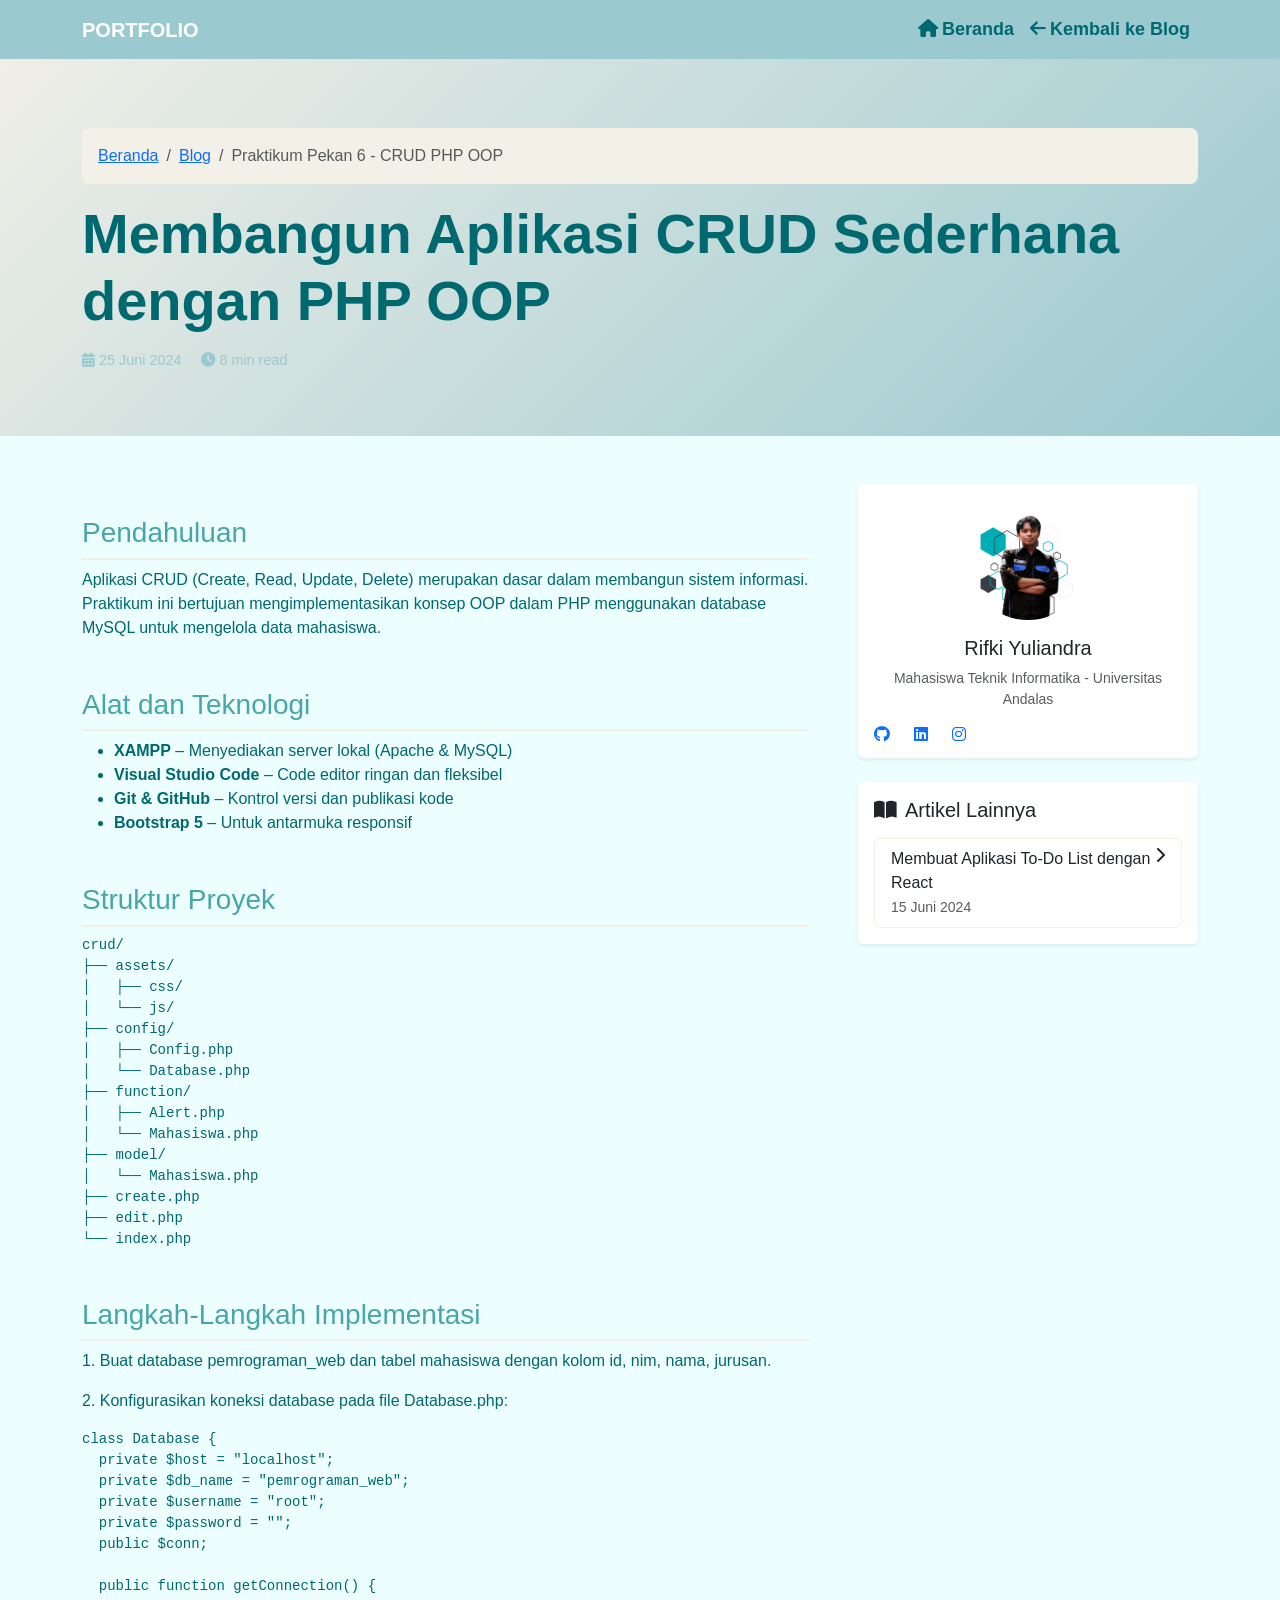
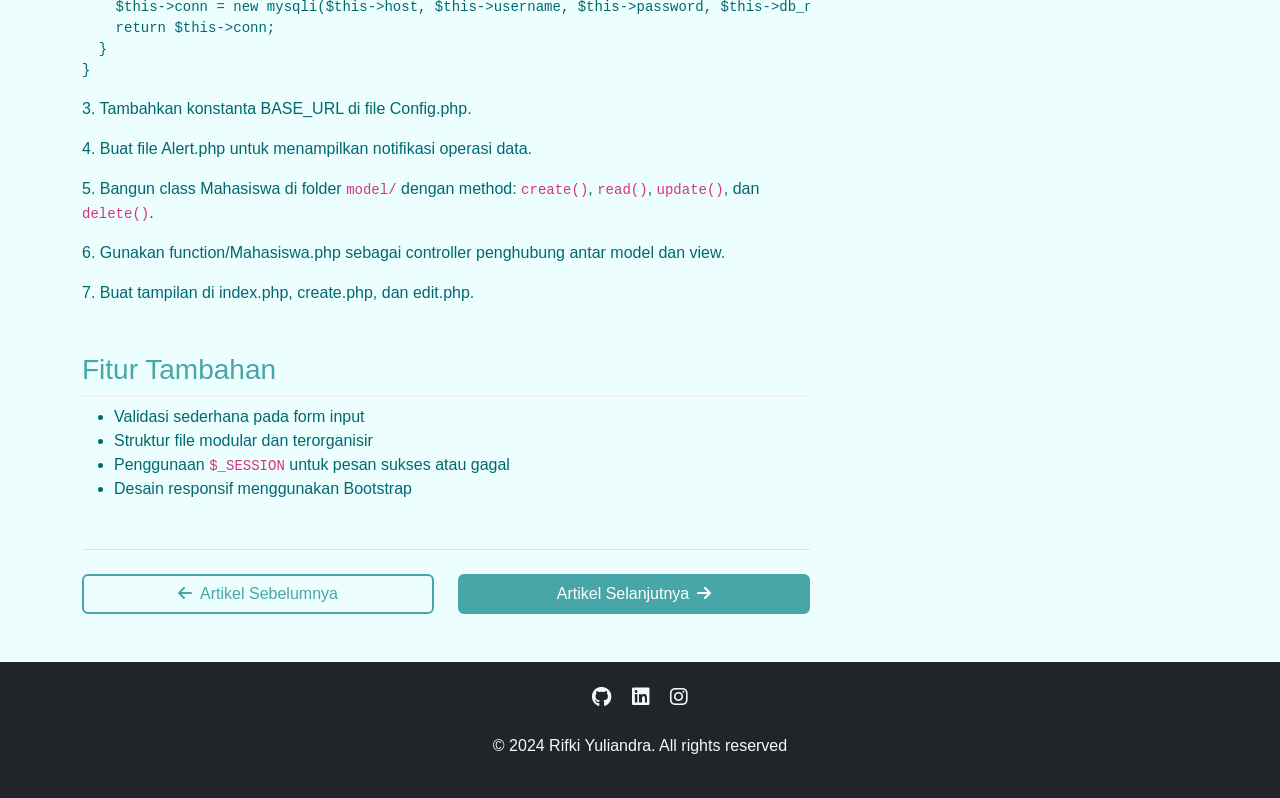
==== laporan-1.html @ b9a33ab4 "website portofolio dan laprak" ====
<!DOCTYPE html>
<html lang="id">
  <head>
    <meta charset="UTF-8" />
    <meta name="viewport" content="width=device-width, initial-scale=1.0" />
    <title>Laporan CRUD PHP OOP - Rifki Yuliandra</title>
    <!-- Bootstrap CSS -->
    <link
      href="https://cdn.jsdelivr.net/npm/bootstrap@5.3.0-alpha3/dist/css/bootstrap.min.css"
      rel="stylesheet"
    />
    <!-- Font Awesome -->
    <link
      rel="stylesheet"
      href="https://cdnjs.cloudflare.com/ajax/libs/font-awesome/6.0.0/css/all.min.css"
    />
    <link rel="stylesheet" href="Assets/styles.css" />
    <style>
      .blog-header {
        background: linear-gradient(
          135deg,
          var(--primary) 0%,
          var(--secondary) 100%
        );
        padding: 8rem 0 4rem;
        color: #ecfefe;
      }
      .article-meta {
        font-size: 0.9rem;
        color: var(--secondary);
      }
      .related-article {
        transition: transform 0.3s;
        border: 1px solid var(--primary);
      }
      .related-article:hover {
        transform: translateY(-5px);
        box-shadow: 0 5px 15px rgba(0, 0, 0, 0.1);
      }
      .code-block {
        background: var(--primary);
        border-left: 4px solid var(--accent);
        padding: 1.5rem;
        position: relative;
      }
      .breadcrumb {
        background-color: var(--primary);
        padding: 1rem;
        border-radius: 8px;
      }
    </style>
  </head>
  <body>
    <!-- Navbar (Sama dengan Landing Page) -->
    <nav
      class="navbar navbar-expand-lg navbar-dark fixed-top"
      style="background-color: var(--secondary)"
    >
      <div class="container">
        <a class="navbar-brand" href="index1.html" style="font-weight: 700"
          >PORTFOLIO</a
        >
        <button
          class="navbar-toggler"
          type="button"
          data-bs-toggle="collapse"
          data-bs-target="#blogNav"
        >
          <span class="navbar-toggler-icon"></span>
        </button>
        <div class="collapse navbar-collapse" id="blogNav">
          <ul class="navbar-nav ms-auto" style="font-size: 18px">
            <li class="nav-item">
              <a class="nav-link" href="index1.html#home"
                ><i class="fas fa-home me-1"></i>Beranda</a
              >
            </li>
            <li class="nav-item">
              <a class="nav-link" href="index1.html#blog"
                ><i class="fas fa-arrow-left me-1"></i>Kembali ke Blog</a
              >
            </li>
          </ul>
        </div>
      </div>
    </nav>

    <!-- Header Artikel -->
    <header class="blog-header">
      <div class="container">
        <nav aria-label="breadcrumb">
          <ol class="breadcrumb">
            <li class="breadcrumb-item">
              <a href="index1.html">Beranda</a>
            </li>
            <li class="breadcrumb-item">
              <a href="index1.html#blog">Blog</a>
            </li>
            <li class="breadcrumb-item active" aria-current="page">
              Praktikum Pekan 6 - CRUD PHP OOP
            </li>
          </ol>
        </nav>
        <h1 class="display-4 fw-bold" style="color: #006970">
          Membangun Aplikasi CRUD Sederhana dengan PHP OOP
        </h1>
        <div class="article-meta mt-3">
          <span class="me-3"
            ><i class="fas fa-calendar-alt me-1"></i>25 Juni 2024</span
          >
          <span><i class="fas fa-clock me-1"></i>8 min read</span>
        </div>
      </div>
    </header>

    <!-- Konten Utama -->
    <main class="container py-5">
      <div class="row g-5">
        <!-- Artikel -->
        <div class="col-lg-8">
          <article class="blog-content">
            <section class="mb-5">
              <h3 class="section-title">Pendahuluan</h3>
              <p>
                Aplikasi CRUD (Create, Read, Update, Delete) merupakan dasar
                dalam membangun sistem informasi. Praktikum ini bertujuan
                mengimplementasikan konsep OOP dalam PHP menggunakan database
                MySQL untuk mengelola data mahasiswa.
              </p>
            </section>

            <section class="mb-5">
              <h3 class="section-title">Alat dan Teknologi</h3>
              <ul>
                <li>
                  <strong>XAMPP</strong> – Menyediakan server lokal (Apache &
                  MySQL)
                </li>
                <li>
                  <strong>Visual Studio Code</strong> – Code editor ringan dan
                  fleksibel
                </li>
                <li>
                  <strong>Git & GitHub</strong> – Kontrol versi dan publikasi
                  kode
                </li>
                <li>
                  <strong>Bootstrap 5</strong> – Untuk antarmuka responsif
                </li>
              </ul>
            </section>

            <section class="mb-5">
              <h3 class="section-title">Struktur Proyek</h3>
              <pre><code>crud/
├── assets/
│   ├── css/
│   └── js/
├── config/
│   ├── Config.php
│   └── Database.php
├── function/
│   ├── Alert.php
│   └── Mahasiswa.php
├── model/
│   └── Mahasiswa.php
├── create.php
├── edit.php
└── index.php
</code></pre>
            </section>

            <section class="mb-5">
              <h3 class="section-title">Langkah-Langkah Implementasi</h3>
              <p>
                1. Buat database
                <span class="highlight">pemrograman_web</span> dan tabel
                <span class="highlight">mahasiswa</span> dengan kolom id, nim,
                nama, jurusan.
              </p>
              <p>
                2. Konfigurasikan koneksi database pada file
                <span class="highlight">Database.php</span>:
              </p>
              <pre><code>class Database {
  private $host = "localhost";
  private $db_name = "pemrograman_web";
  private $username = "root";
  private $password = "";
  public $conn;

  public function getConnection() {
    $this->conn = new mysqli($this->host, $this->username, $this->password, $this->db_name);
    return $this->conn;
  }
}
</code></pre>
              <p>
                3. Tambahkan konstanta
                <span class="highlight">BASE_URL</span> di file
                <span class="highlight">Config.php</span>.
              </p>
              <p>
                4. Buat file <span class="highlight">Alert.php</span> untuk
                menampilkan notifikasi operasi data.
              </p>
              <p>
                5. Bangun class <span class="highlight">Mahasiswa</span> di
                folder <code>model/</code> dengan method: <code>create()</code>,
                <code>read()</code>, <code>update()</code>, dan
                <code>delete()</code>.
              </p>
              <p>
                6. Gunakan
                <span class="highlight">function/Mahasiswa.php</span> sebagai
                controller penghubung antar model dan view.
              </p>
              <p>
                7. Buat tampilan di <span class="highlight">index.php</span>,
                <span class="highlight">create.php</span>, dan
                <span class="highlight">edit.php</span>.
              </p>
            </section>

            <section class="mb-5">
              <h3 class="section-title">Fitur Tambahan</h3>
              <ul>
                <li>Validasi sederhana pada form input</li>
                <li>Struktur file modular dan terorganisir</li>
                <li>
                  Penggunaan <code>$_SESSION</code> untuk pesan sukses atau
                  gagal
                </li>
                <li>Desain responsif menggunakan Bootstrap</li>
              </ul>
            </section>

            <!-- Navigasi Artikel -->
            <div class="article-navigation mt-5 pt-4 border-top">
              <div class="row">
                <div class="col-6">
                  <a href="#" class="btn btn-outline-accent w-100">
                    <i class="fas fa-arrow-left me-2"></i>Artikel Sebelumnya
                  </a>
                </div>
                <div class="col-6">
                  <a href="#" class="btn btn-accent w-100">
                    Artikel Selanjutnya<i class="fas fa-arrow-right ms-2"></i>
                  </a>
                </div>
              </div>
            </div>
          </article>
        </div>

        <!-- Sidebar -->
        <aside class="col-lg-4">
          <div class="sticky-top" style="top: 100px">
            <!-- Penulis -->
            <div class="card mb-4 border-0 shadow-sm">
              <div class="card-body text-center">
                <img
                  src="Assets/images/profil.png"
                  alt="Rifki Yuliandra"
                  class="rounded-circle mb-3"
                  width="120"
                />
                <h5 class="mb-2">Rifki Yuliandra</h5>
                <p class="text-muted small">
                  Mahasiswa Teknik Informatika - Universitas Andalas
                </p>
                <div class="social-links">
                  <a href="#" class="text-decoration-none me-2"
                    ><i class="fab fa-github"></i
                  ></a>
                  <a href="#" class="text-decoration-none me-2"
                    ><i class="fab fa-linkedin"></i
                  ></a>
                  <a href="#" class="text-decoration-none"
                    ><i class="fab fa-instagram"></i
                  ></a>
                </div>
              </div>
            </div>

            <!-- Artikel Terkait -->
            <div class="card border-0 shadow-sm">
              <div class="card-body">
                <h5 class="mb-3">
                  <i class="fas fa-book-open me-2"></i>Artikel Lainnya
                </h5>
                <div class="list-group">
                  <a
                    href="#"
                    class="list-group-item list-group-item-action related-article"
                  >
                    <div class="d-flex justify-content-between">
                      <span>Membuat Aplikasi To-Do List dengan React</span>
                      <i class="fas fa-chevron-right"></i>
                    </div>
                    <small class="text-muted">15 Juni 2024</small>
                  </a>
                  <!-- Tambahkan artikel lainnya -->
                </div>
              </div>
            </div>
          </div>
        </aside>
      </div>
    </main>

    <!-- Footer (Sama dengan Landing Page) -->
    <footer class="bg-dark text-light py-4">
      <div class="container text-center">
        <div class="mb-4">
          <a href="#" class="text-light me-3"
            ><i class="fab fa-github fa-lg"></i
          ></a>
          <a href="#" class="text-light me-3"
            ><i class="fab fa-linkedin fa-lg"></i
          ></a>
          <a href="#" class="text-light"
            ><i class="fab fa-instagram fa-lg"></i
          ></a>
        </div>
        <p>&copy; 2024 Rifki Yuliandra. All rights reserved</p>
      </div>
    </footer>

    <!-- Script -->
    <script src="https://cdn.jsdelivr.net/npm/bootstrap@5.3.0-alpha3/dist/js/bootstrap.bundle.min.js"></script>
  </body>
</html>
---- Assets/styles.css ----
/* :root {
  --primary-color: #f5ecd5;
  --secondary-color: #f0bb78;
  --dark-color: #2d3436;
  --light-color: #f9f9f9;
} */

/* :root[data-theme="light"] {
  --text: #626f47;
  --background: #f5ecd6;
  --primary: #a4b365;
  --secondary: #f0bb7a;
  --accent: #a4b365;
}
:root[data-theme="dark"] {
  --text: #aab78f;
  --background: #29200a;
  --primary: #8a9a4c;
  --secondary: #85500f;
  --accent: #8a9a4c;
} */

:root {
  --text: #006970;
  --background: #ecfefe;
  --primary: #f3f0e8;
  --secondary: #9ac9d0;
  --accent: #48a6a8;
}

body {
  font-family: "Poppins", sans-serif;
  background-color: var(--background);
  color: var(--text);
}

.navbar-transparent {
  background-color: transparent !important;
  transition: background-color 0.3s ease;
}

.navbar-dark.bg-dark-scrolled {
  background-color: var(--secondary) !important;
  box-shadow: 0 2px 4px rgba(0, 0, 0, 0.2);
}

.nav-link {
  position: relative;
  display: inline-block;
  font-weight: 600;
  color: var(--text);
  text-decoration: none;
  transition: color 0.5s ease;
}

.nav-link:after {
  content: "";
  position: absolute;
  bottom: 0;
  left: 0;
  width: 0;
  height: 2px; /* Ketebalan garis */
  background-color: var(--accent); /* Warna garis */
  transition: width 0.5s ease;
}

.nav-link:hover {
  color: var(--background); /* Warna teks saat hover */
  transform: scale(1.1);
}

.nav-link:hover:after {
  width: 100%; /* Garis memanjang penuh saat hover */
}

.hero {
  background: linear-gradient(135deg, var(--primary) 0%, var(--secondary) 100%);
  height: 100vh;
  display: flex;
  align-items: center;
  color: white;
}

.project-card {
  position: relative;
  overflow: hidden;
  border-radius: 15px;
  transition: transform 0.3s;
}

.project-card:hover {
  transform: translateY(-10px);
}

.project-overlay {
  position: absolute;
  bottom: 0;
  background: rgba(0, 0, 0, 0.7);
  width: 100%;
  padding: 1rem;
  opacity: 0;
  transition: 0.3s ease;
}

.project-card:hover .project-overlay {
  opacity: 1;
}

.skill-card {
  background: var(--primary);
  color: var(--text);
  padding: 2rem;
  border-radius: 10px;
  box-shadow: 0 5px 15px rgba(0, 0, 0, 0.1);
  text-align: center;
}

.skill-card i {
  font-size: 3rem;
  color: var(--accent);
  margin-bottom: 1rem;
}

.btn-primary {
  background-color: var(--accent);
  border-color: var(--accent);
}

.btn-primary:hover {
  background-color: var(--text);
  border-color: var(--text);
}

.btn-accent {
  background-color: var(--accent);
  color: white;
  border: 2px solid var(--accent);
}

.btn-outline-accent {
  border: 2px solid var(--accent);
  color: var(--accent);
}

.btn-accent:hover,
.btn-outline-accent:hover {
  background-color: var(--text);
  border-color: var(--text);
  color: white;
}

.blog-content img {
  border-radius: 12px;
  margin: 2rem 0;
  box-shadow: 0 5px 15px rgba(0, 0, 0, 0.1);
}

.blog-content h2,
.blog-content h3 {
  color: var(--accent);
  margin-top: 2rem;
  padding-bottom: 0.5rem;
  border-bottom: 2px solid var(--primary);
}

/* Contact Section */
#contact {
  background-color: var(--secondary) !important;
  color: var(--text) !important;
  padding: 4rem 0;
  position: relative;
  overflow: hidden;
}

#contact:before {
  content: "";
  position: absolute;
  top: -50px;
  left: 0;
  width: 100%;
  height: 100px;
  background: var(--secondary);
  transform: skewY(-3deg);
}

.contact-info {
  padding: 2rem;
  background: rgba(255, 255, 255, 0.1);
  border-radius: 15px;
  backdrop-filter: blur(10px);
}

.contact-info p {
  margin: 1.5rem 0;
  font-size: 1.1rem;
}

.contact-info a {
  color: var(--text) !important;
  text-decoration: none;
  transition: all 0.3s ease;
  display: flex;
  align-items: center;
  gap: 1rem;
}

.contact-info a:hover {
  color: var(--accent) !important;
  transform: translateX(10px);
}

.contact-info i {
  width: 35px;
  height: 35px;
  border-radius: 50%;
  background: var(--accent);
  color: white;
  display: flex;
  align-items: center;
  justify-content: center;
}

form {
  background: rgba(255, 255, 255, 0.1);
  padding: 2rem;
  border-radius: 15px;
  backdrop-filter: blur(10px);
}

.form-control {
  background: rgba(255, 255, 255, 0.1);
  border: 2px solid var(--accent);
  color: var(--text);
  border-radius: 8px;
  padding: 0.8rem 1rem;
  transition: all 0.3s ease;
}

.form-control:focus {
  background: rgba(255, 255, 255, 0.2);
  border-color: var(--primary);
  box-shadow: none;
  color: var(--text);
}

form button[type="submit"] {
  width: 100%;
  padding: 0.8rem;
  font-weight: 600;
  background: var(--accent);
  border: none;
  transition: all 0.3s ease;
}

form button[type="submit"]:hover {
  background: var(--text);
  transform: translateY(-2px);
}

.social-links {
  display: flex;
  gap: 1rem;
  flex-wrap: wrap;
}

.social-links a {
  display: inline-flex;
  align-items: center;
  gap: 0.5rem;
}

.section {
  margin-top: 1rem;
  height: 100vh;
}
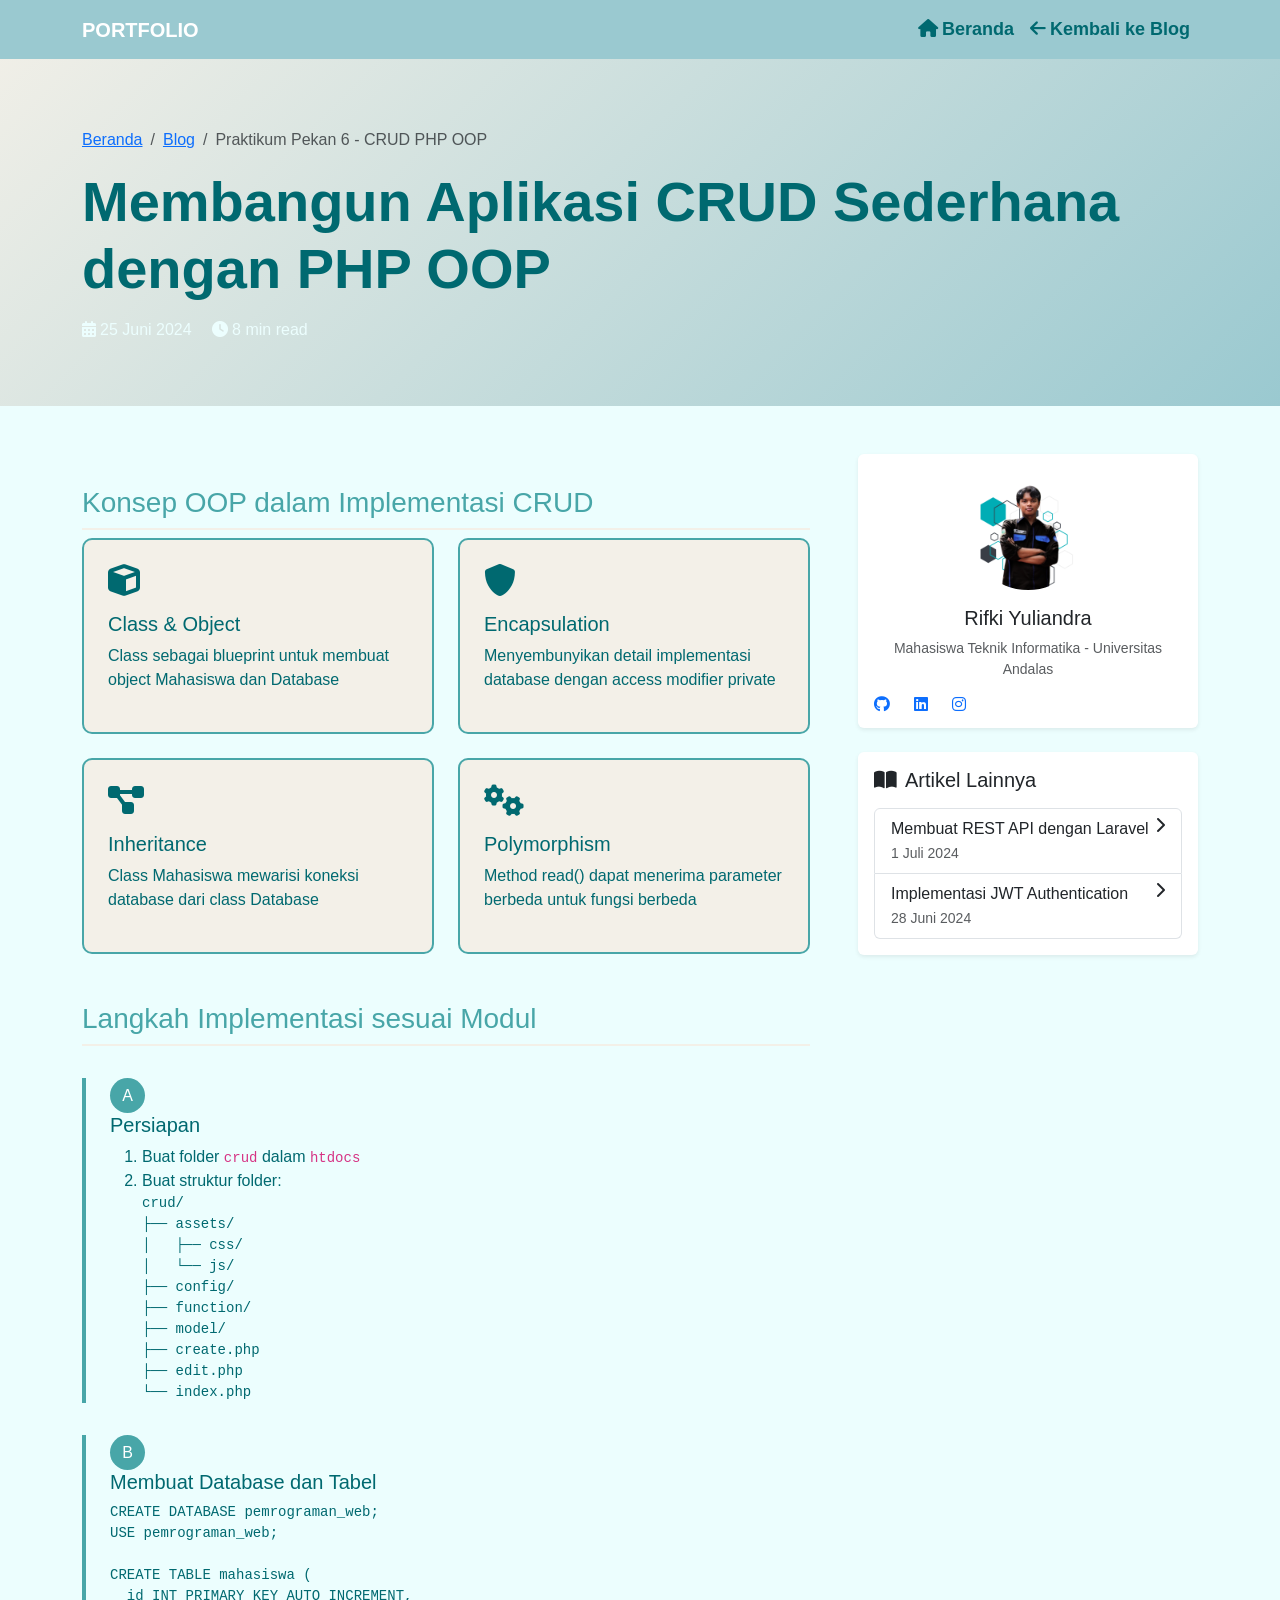
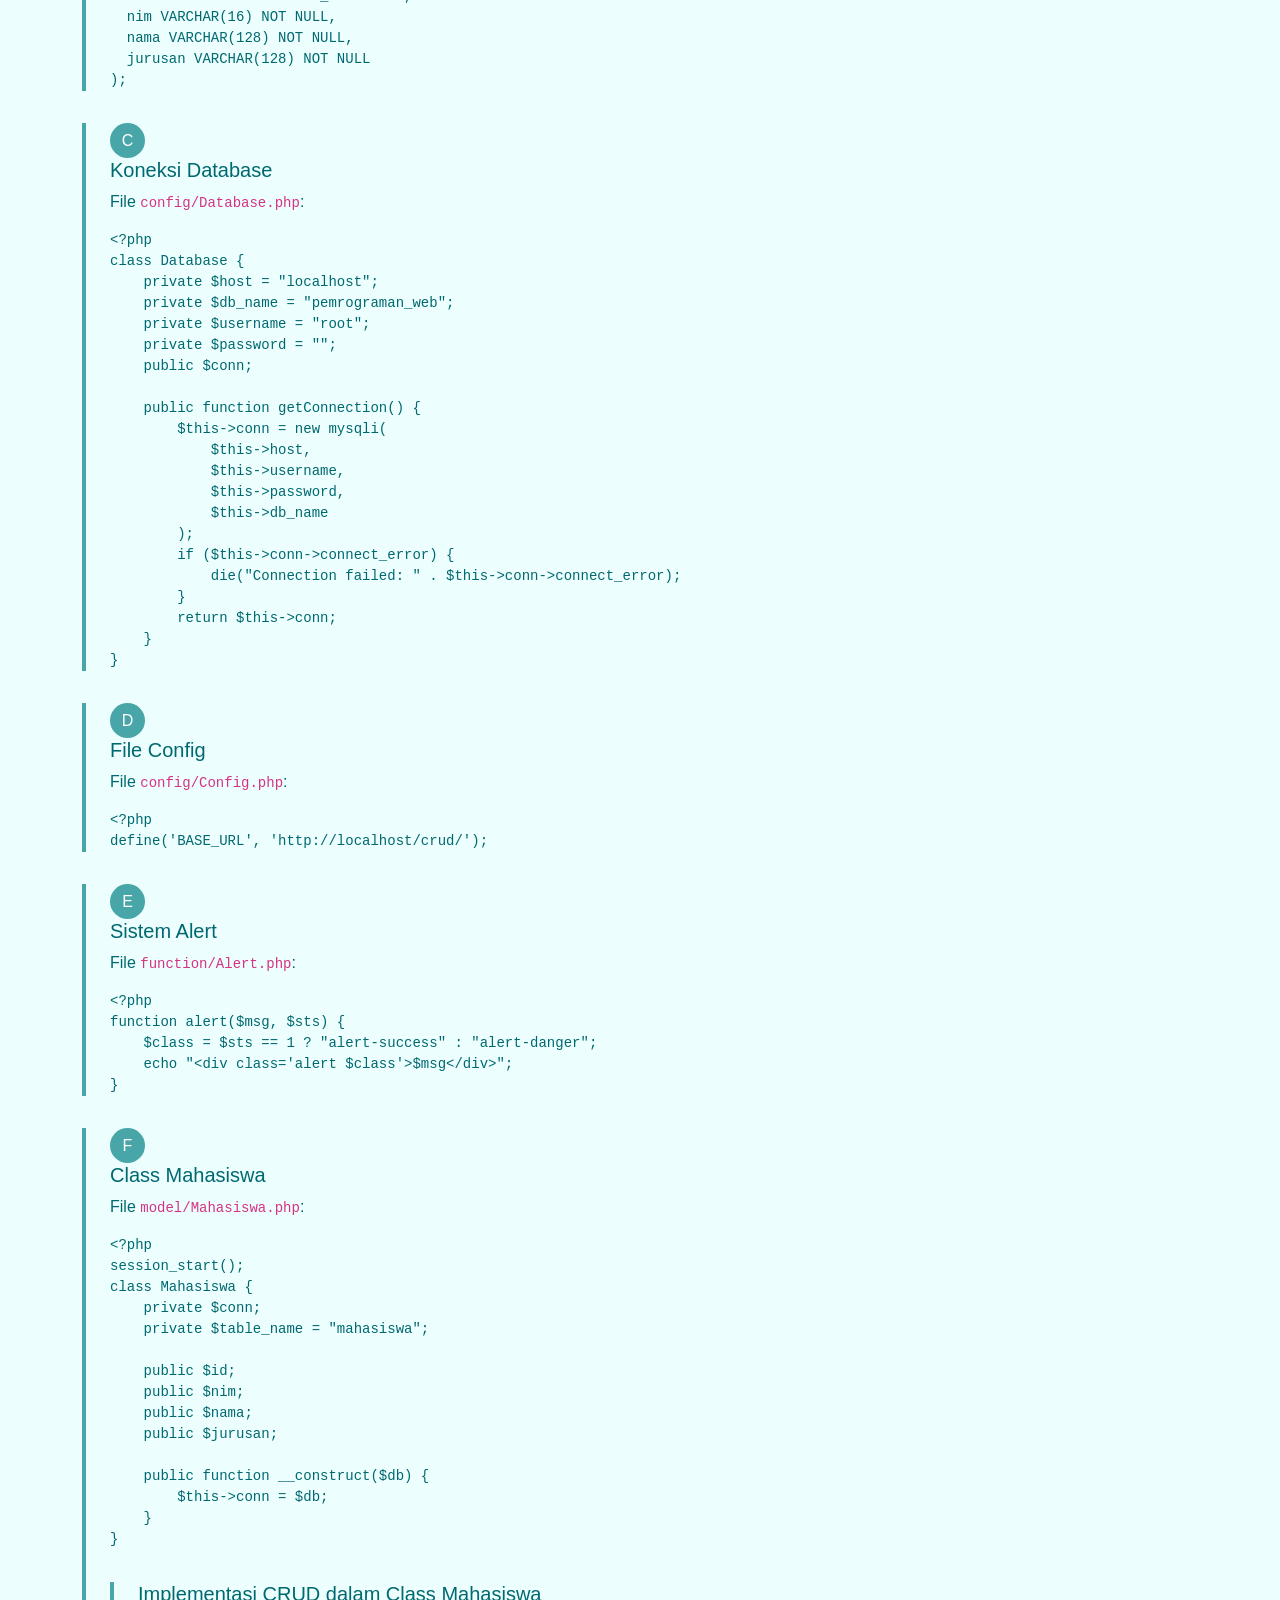
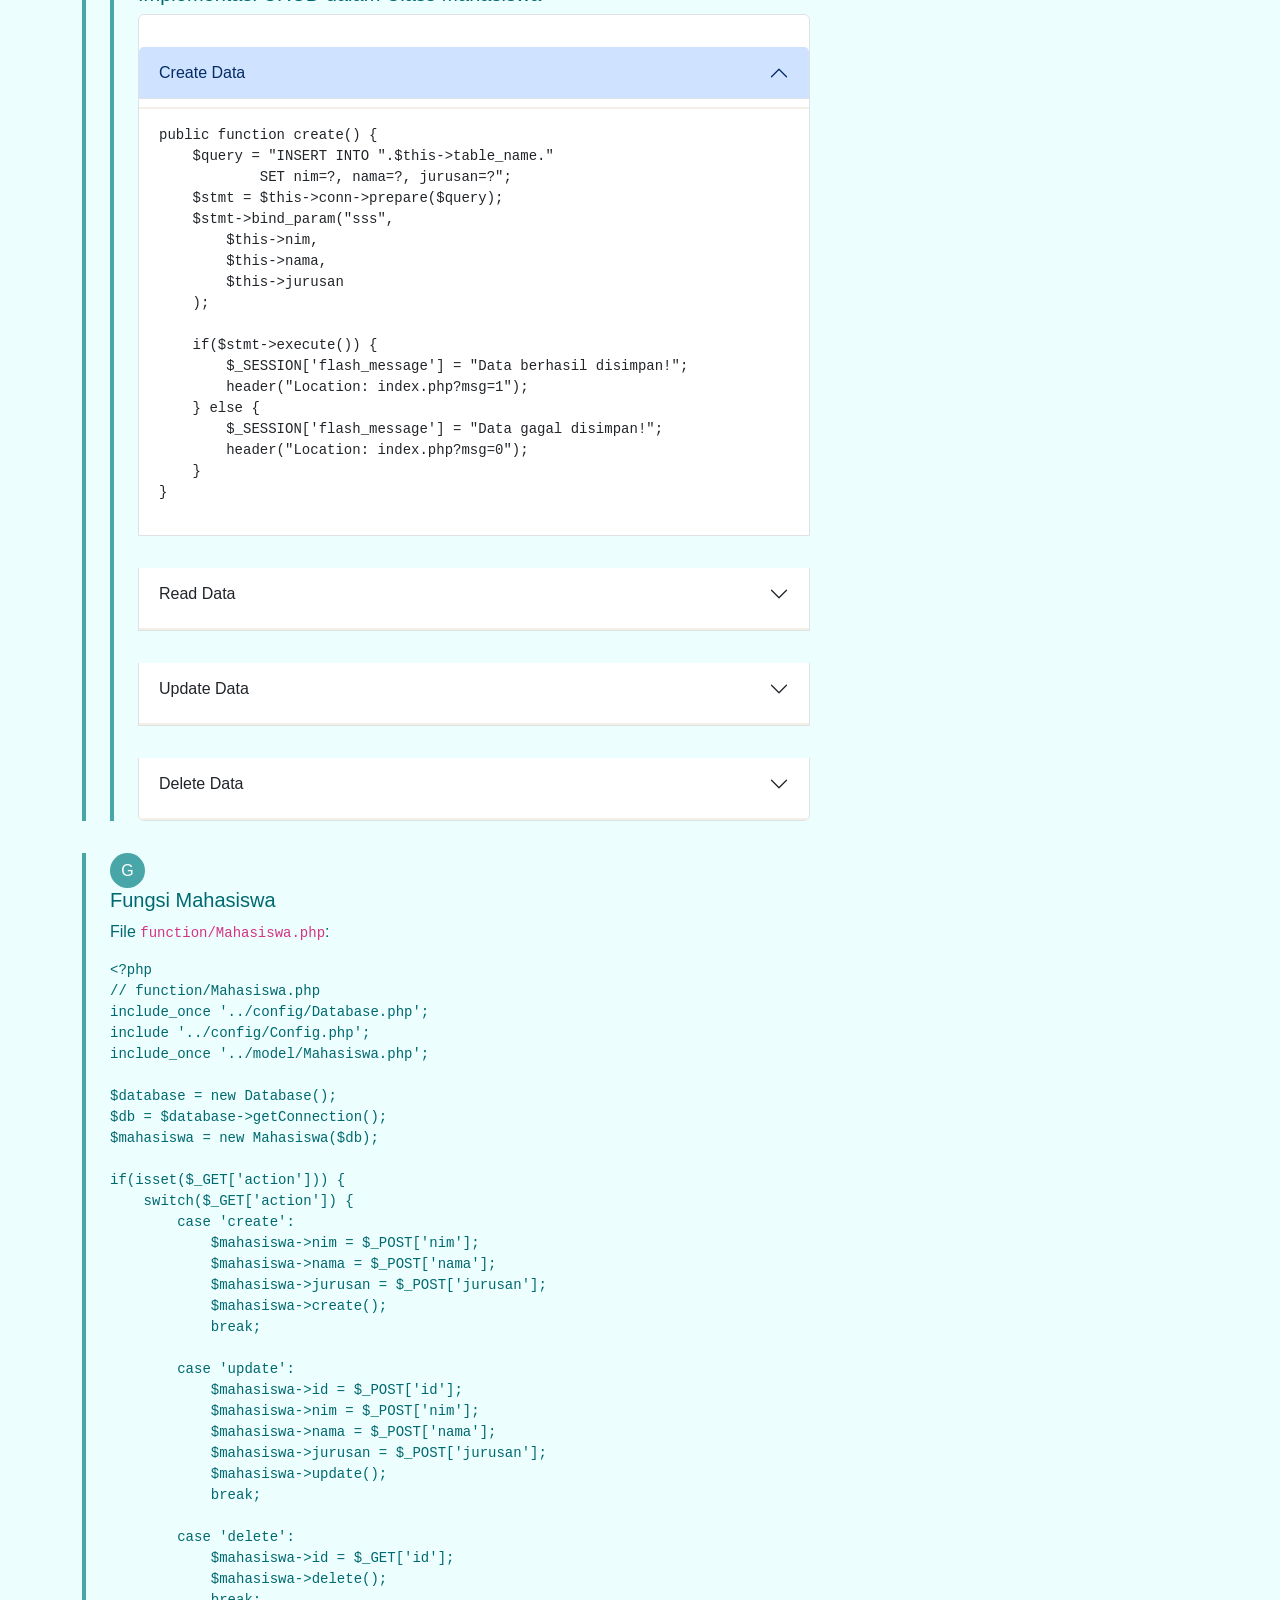
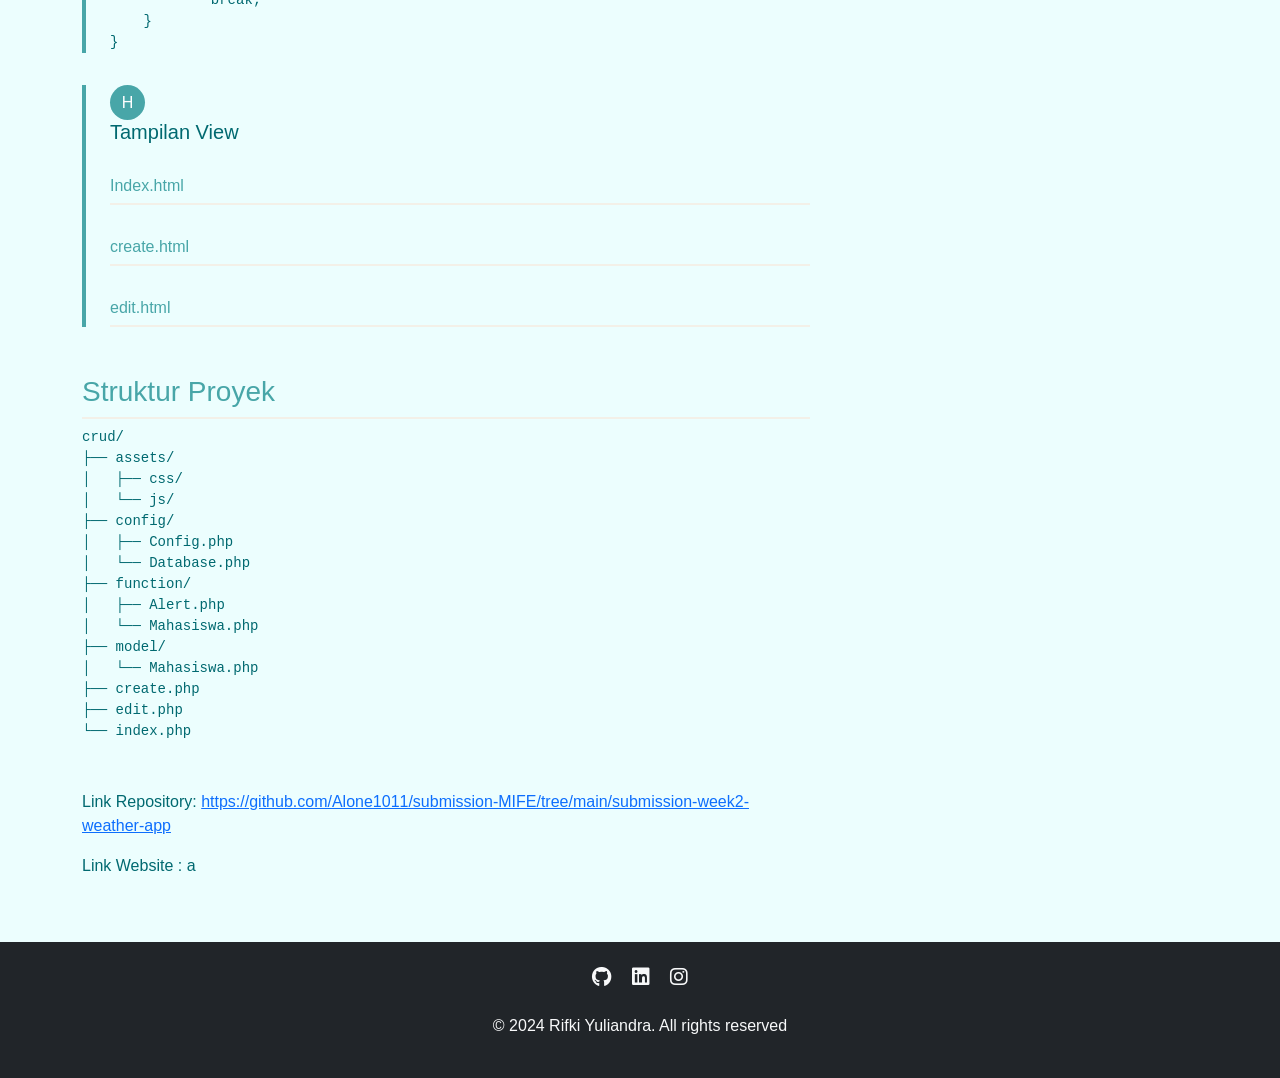
==== commit a28c9dd5: "website portofolio dan laprak" ====
--- a/laporan-1.html
+++ b/laporan-1.html
@@ -25,33 +25,47 @@
         padding: 8rem 0 4rem;
         color: #ecfefe;
       }
-      .article-meta {
-        font-size: 0.9rem;
-        color: var(--secondary);
+      .theory-card {
+        background: var(--primary);
+        padding: 1.5rem;
+        border-radius: 10px;
+        border: 2px solid var(--accent);
+        transition: transform 0.3s;
       }
-      .related-article {
-        transition: transform 0.3s;
-        border: 1px solid var(--primary);
+      .theory-card:hover {
+        transform: translateY(-5px);
       }
-      .related-article:hover {
-        transform: translateY(-5px);
-        box-shadow: 0 5px 15px rgba(0, 0, 0, 0.1);
+      .step-card {
+        border-left: 4px solid var(--accent);
+        margin: 2rem 0;
+        padding-left: 1.5rem;
       }
-      .code-block {
-        background: var(--primary);
-        border-left: 4px solid var(--accent);
-        padding: 1.5rem;
+      .step-number {
+        display: inline-block;
+        width: 35px;
+        height: 35px;
+        background: var(--accent);
+        color: white;
+        border-radius: 50%;
+        text-align: center;
+        line-height: 35px;
+        margin-right: 1rem;
+      }
+      .implementation-list li {
         position: relative;
+        padding-left: 1.5rem;
+        margin-bottom: 0.5rem;
       }
-      .breadcrumb {
-        background-color: var(--primary);
-        padding: 1rem;
-        border-radius: 8px;
+      .implementation-list li:before {
+        content: "▹";
+        position: absolute;
+        left: 0;
+        color: var(--accent);
       }
     </style>
   </head>
   <body>
-    <!-- Navbar (Sama dengan Landing Page) -->
+    <!-- Navbar -->
     <nav
       class="navbar navbar-expand-lg navbar-dark fixed-top"
       style="background-color: var(--secondary)"
@@ -90,12 +104,8 @@
       <div class="container">
         <nav aria-label="breadcrumb">
           <ol class="breadcrumb">
-            <li class="breadcrumb-item">
-              <a href="index1.html">Beranda</a>
-            </li>
-            <li class="breadcrumb-item">
-              <a href="index1.html#blog">Blog</a>
-            </li>
+            <li class="breadcrumb-item"><a href="index1.html">Beranda</a></li>
+            <li class="breadcrumb-item"><a href="index1.html#blog">Blog</a></li>
             <li class="breadcrumb-item active" aria-current="page">
               Praktikum Pekan 6 - CRUD PHP OOP
             </li>
@@ -119,37 +129,809 @@
         <!-- Artikel -->
         <div class="col-lg-8">
           <article class="blog-content">
+            <!-- Teori OOP -->
             <section class="mb-5">
-              <h3 class="section-title">Pendahuluan</h3>
-              <p>
-                Aplikasi CRUD (Create, Read, Update, Delete) merupakan dasar
-                dalam membangun sistem informasi. Praktikum ini bertujuan
-                mengimplementasikan konsep OOP dalam PHP menggunakan database
-                MySQL untuk mengelola data mahasiswa.
-              </p>
+              <h3 class="section-title">Konsep OOP dalam Implementasi CRUD</h3>
+              <div class="row g-4">
+                <div class="col-md-6">
+                  <div class="theory-card">
+                    <i class="fas fa-cube fa-2x mb-3"></i>
+                    <h5>Class & Object</h5>
+                    <p>
+                      Class sebagai blueprint untuk membuat object Mahasiswa dan
+                      Database
+                    </p>
+                  </div>
+                </div>
+                <div class="col-md-6">
+                  <div class="theory-card">
+                    <i class="fas fa-shield-alt fa-2x mb-3"></i>
+                    <h5>Encapsulation</h5>
+                    <p>
+                      Menyembunyikan detail implementasi database dengan access
+                      modifier private
+                    </p>
+                  </div>
+                </div>
+                <div class="col-md-6">
+                  <div class="theory-card">
+                    <i class="fas fa-project-diagram fa-2x mb-3"></i>
+                    <h5>Inheritance</h5>
+                    <p>
+                      Class Mahasiswa mewarisi koneksi database dari class
+                      Database
+                    </p>
+                  </div>
+                </div>
+                <div class="col-md-6">
+                  <div class="theory-card">
+                    <i class="fas fa-cogs fa-2x mb-3"></i>
+                    <h5>Polymorphism</h5>
+                    <p>
+                      Method read() dapat menerima parameter berbeda untuk
+                      fungsi berbeda
+                    </p>
+                  </div>
+                </div>
+              </div>
             </section>
 
+            <!-- Langkah Implementasi -->
             <section class="mb-5">
-              <h3 class="section-title">Alat dan Teknologi</h3>
-              <ul>
-                <li>
-                  <strong>XAMPP</strong> – Menyediakan server lokal (Apache &
-                  MySQL)
-                </li>
-                <li>
-                  <strong>Visual Studio Code</strong> – Code editor ringan dan
-                  fleksibel
-                </li>
-                <li>
-                  <strong>Git & GitHub</strong> – Kontrol versi dan publikasi
-                  kode
-                </li>
-                <li>
-                  <strong>Bootstrap 5</strong> – Untuk antarmuka responsif
-                </li>
-              </ul>
+              <h3 class="section-title">Langkah Implementasi sesuai Modul</h3>
+
+              <div class="step-card">
+                <div class="step-header">
+                  <span class="step-number">A</span>
+                  <h5>Persiapan</h5>
+                </div>
+                <div class="step-content">
+                  <ol>
+                    <li>
+                      Buat folder <code>crud</code> dalam <code>htdocs</code>
+                    </li>
+                    <li>
+                      Buat struktur folder:
+                      <pre><code>crud/
+├── assets/
+│   ├── css/
+│   └── js/
+├── config/
+├── function/
+├── model/
+├── create.php
+├── edit.php
+└── index.php</code></pre>
+                    </li>
+                  </ol>
+                </div>
+              </div>
+
+              <!-- B. Persiapan Database -->
+              <div class="step-card">
+                <div class="step-header">
+                  <span class="step-number">B</span>
+                  <h5>Membuat Database dan Tabel</h5>
+                </div>
+                <div class="step-content">
+                  <pre><code>CREATE DATABASE pemrograman_web;
+USE pemrograman_web;
+
+CREATE TABLE mahasiswa (
+  id INT PRIMARY KEY AUTO_INCREMENT,
+  nim VARCHAR(16) NOT NULL,
+  nama VARCHAR(128) NOT NULL,
+  jurusan VARCHAR(128) NOT NULL
+);</code></pre>
+                </div>
+              </div>
+
+              <div class="step-card">
+                <div class="step-header">
+                  <span class="step-number">C</span>
+                  <h5>Koneksi Database</h5>
+                </div>
+                <div class="step-content">
+                  <p>File <code>config/Database.php</code>:</p>
+                  <pre><code>&lt;?php
+class Database {
+    private $host = "localhost";
+    private $db_name = "pemrograman_web";
+    private $username = "root";
+    private $password = "";
+    public $conn;
+
+    public function getConnection() {
+        $this->conn = new mysqli(
+            $this->host,
+            $this->username,
+            $this->password,
+            $this->db_name
+        );
+        if ($this->conn->connect_error) {
+            die("Connection failed: " . $this->conn->connect_error);
+        }
+        return $this->conn;
+    }
+}</code></pre>
+                </div>
+              </div>
+
+              <div class="step-card">
+                <div class="step-header">
+                  <span class="step-number">D</span>
+                  <h5>File Config</h5>
+                </div>
+                <div class="step-content">
+                  <p>File <code>config/Config.php</code>:</p>
+                  <pre><code>&lt;?php
+define('BASE_URL', 'http://localhost/crud/');</code></pre>
+                </div>
+              </div>
+
+              <div class="step-card">
+                <div class="step-header">
+                  <span class="step-number">E</span>
+                  <h5>Sistem Alert</h5>
+                </div>
+                <div class="step-content">
+                  <p>File <code>function/Alert.php</code>:</p>
+                  <pre><code>&lt;?php
+function alert($msg, $sts) {
+    $class = $sts == 1 ? "alert-success" : "alert-danger";
+    echo "&lt;div class='alert $class'&gt;$msg&lt;/div&gt;";
+}</code></pre>
+                </div>
+              </div>
+
+              <div class="step-card">
+                <div class="step-header">
+                  <span class="step-number">F</span>
+                  <h5>Class Mahasiswa</h5>
+                </div>
+                <div class="step-content">
+                  <p>File <code>model/Mahasiswa.php</code>:</p>
+                  <pre><code>&lt;?php
+session_start();
+class Mahasiswa {
+    private $conn;
+    private $table_name = "mahasiswa";
+
+    public $id;
+    public $nim;
+    public $nama;
+    public $jurusan;
+
+    public function __construct($db) {
+        $this->conn = $db;
+    }
+}</code></pre>
+                </div>
+                <!-- C. CRUD Operations -->
+                <div class="step-card">
+                  <div class="step-header">
+                    <h5>Implementasi CRUD dalam Class Mahasiswa</h5>
+                  </div>
+                  <div class="step-content">
+                    <div class="accordion" id="crudAccordion">
+                      <!-- CREATE -->
+                      <div class="accordion-item">
+                        <h2 class="accordion-header">
+                          <button
+                            class="accordion-button"
+                            type="button"
+                            data-bs-toggle="collapse"
+                            data-bs-target="#createCollapse"
+                          >
+                            Create Data
+                          </button>
+                        </h2>
+                        <div
+                          id="createCollapse"
+                          class="accordion-collapse collapse show"
+                        >
+                          <div class="accordion-body">
+                            <pre><code>public function create() {
+    $query = "INSERT INTO ".$this->table_name." 
+            SET nim=?, nama=?, jurusan=?";
+    $stmt = $this->conn->prepare($query);
+    $stmt->bind_param("sss", 
+        $this->nim, 
+        $this->nama, 
+        $this->jurusan
+    );
+    
+    if($stmt->execute()) {
+        $_SESSION['flash_message'] = "Data berhasil disimpan!";
+        header("Location: index.php?msg=1");
+    } else {
+        $_SESSION['flash_message'] = "Data gagal disimpan!";
+        header("Location: index.php?msg=0");
+    }
+}</code></pre>
+                          </div>
+                        </div>
+                      </div>
+
+                      <!-- READ -->
+                      <div class="accordion-item">
+                        <h2 class="accordion-header">
+                          <button
+                            class="accordion-button collapsed"
+                            type="button"
+                            data-bs-toggle="collapse"
+                            data-bs-target="#readCollapse"
+                          >
+                            Read Data
+                          </button>
+                        </h2>
+                        <div
+                          id="readCollapse"
+                          class="accordion-collapse collapse"
+                        >
+                          <div class="accordion-body">
+                            <pre><code>public function read($id = "") {
+    if($id == "") {
+        return $this->conn->query("SELECT * FROM ".$this->table_name);
+    } else {
+        $query = "SELECT * FROM ".$this->table_name." WHERE id=?";
+        $stmt = $this->conn->prepare($query);
+        $stmt->bind_param("i", $id);
+        $stmt->execute();
+        return $stmt->get_result();
+    }
+}</code></pre>
+                          </div>
+                        </div>
+                      </div>
+
+                      <!-- UPDATE -->
+                      <div class="accordion-item">
+                        <h2 class="accordion-header">
+                          <button
+                            class="accordion-button collapsed"
+                            type="button"
+                            data-bs-toggle="collapse"
+                            data-bs-target="#updateCollapse"
+                          >
+                            Update Data
+                          </button>
+                        </h2>
+                        <div
+                          id="updateCollapse"
+                          class="accordion-collapse collapse"
+                        >
+                          <div class="accordion-body">
+                            <pre><code>public function update() {
+    $query = "UPDATE ".$this->table_name." 
+            SET nim=?, nama=?, jurusan=? 
+            WHERE id=?";
+    $stmt = $this->conn->prepare($query);
+    $stmt->bind_param("sssi", 
+        $this->nim, 
+        $this->nama, 
+        $this->jurusan, 
+        $this->id
+    );
+    
+    if($stmt->execute()) {
+        $_SESSION['flash_message'] = "Data berhasil diupdate!";
+        header("Location: index.php?msg=1");
+    } else {
+        $_SESSION['flash_message'] = "Data gagal diupdate!";
+        header("Location: index.php?msg=0");
+    }
+}</code></pre>
+                          </div>
+                        </div>
+                      </div>
+
+                      <!-- DELETE -->
+                      <div class="accordion-item">
+                        <h2 class="accordion-header">
+                          <button
+                            class="accordion-button collapsed"
+                            type="button"
+                            data-bs-toggle="collapse"
+                            data-bs-target="#deleteCollapse"
+                          >
+                            Delete Data
+                          </button>
+                        </h2>
+                        <div
+                          id="deleteCollapse"
+                          class="accordion-collapse collapse"
+                        >
+                          <div class="accordion-body">
+                            <pre><code>public function delete() {
+    $query = "DELETE FROM ".$this->table_name." WHERE id=?";
+    $stmt = $this->conn->prepare($query);
+    $stmt->bind_param("i", $this->id);
+    
+    if($stmt->execute()) {
+        $_SESSION['flash_message'] = "Data berhasil dihapus!";
+        header("Location: index.php?msg=1");
+    } else {
+        $_SESSION['flash_message'] = "Data gagal dihapus!";
+        header("Location: index.php?msg=0");
+    }
+}</code></pre>
+                          </div>
+                        </div>
+                      </div>
+                    </div>
+                  </div>
+                </div>
+              </div>
+
+              <div class="step-card">
+                <div class="step-header">
+                  <span class="step-number">G</span>
+                  <h5>Fungsi Mahasiswa</h5>
+                </div>
+                <div class="step-content">
+                  <p>File <code>function/Mahasiswa.php</code>:</p>
+                  <pre><code>&lt;?php
+// function/Mahasiswa.php
+include_once '../config/Database.php';
+include '../config/Config.php';
+include_once '../model/Mahasiswa.php';
+
+$database = new Database();
+$db = $database->getConnection();
+$mahasiswa = new Mahasiswa($db);
+
+if(isset($_GET['action'])) {
+    switch($_GET['action']) {
+        case 'create':
+            $mahasiswa->nim = $_POST['nim'];
+            $mahasiswa->nama = $_POST['nama'];
+            $mahasiswa->jurusan = $_POST['jurusan'];
+            $mahasiswa->create();
+            break;
+        
+        case 'update':
+            $mahasiswa->id = $_POST['id'];
+            $mahasiswa->nim = $_POST['nim'];
+            $mahasiswa->nama = $_POST['nama'];
+            $mahasiswa->jurusan = $_POST['jurusan'];
+            $mahasiswa->update();
+            break;
+        
+        case 'delete':
+            $mahasiswa->id = $_GET['id'];
+            $mahasiswa->delete();
+            break;
+    }
+}</code></pre>
+                </div>
+              </div>
+
+              <div class="step-card">
+                <div class="step-header">
+                  <span class="step-number">H</span>
+                  <h5>Tampilan View</h5>
+                </div>
+                <div class="step-content">
+                  <div class="accordion-item">
+                    <h2 class="accordion-header">
+                      <button
+                        class="accordion-button"
+                        type="button"
+                        data-bs-toggle="collapse"
+                        data-bs-target="#indexCollapse"
+                      >
+                        Index.html
+                      </button>
+                    </h2>
+                    <div id="indexCollapse" class="accordion-collapse collapse">
+                      <div class="accordion-body">
+                        <p>File <code>index.php</code> (extract):</p>
+                        <pre><code>&lt;?php
+    include &#39;function/Alert.php&#39;;
+    include_once &#39;./config/Database.php&#39;;
+    include_once &#39;./model/Mahasiswa.php&#39;;
+    
+    $database = new Database();
+    $db = $database-&gt;getConnection();
+    $mahasiswa = new Mahasiswa($db);
+    $result = $mahasiswa-&gt;read();
+?&gt; 
+
+&lt;!doctype html&gt;
+&lt;html lang=&quot;en&quot;&gt;
+  &lt;head&gt;
+    &lt;meta charset=&quot;utf-8&quot;&gt;
+    &lt;meta name=&quot;viewport&quot; content=&quot;width=device-width, initial-scale=1&quot;&gt;
+    &lt;title&gt;Student Management System&lt;/title&gt;
+    &lt;link href=&quot;assets/css/bootstrap.min.css&quot; rel=&quot;stylesheet&quot;&gt;
+    &lt;link href=&quot;https://cdnjs.cloudflare.com/ajax/libs/animate.css/4.1.1/animate.min.css&quot; rel=&quot;stylesheet&quot;&gt;
+    &lt;link href=&quot;https://cdnjs.cloudflare.com/ajax/libs/font-awesome/6.0.0/css/all.min.css&quot; rel=&quot;stylesheet&quot;&gt;
+    
+    &lt;style&gt;
+        :root {
+            --primary-gradient: linear-gradient(135deg, #667eea 0%, #764ba2 100%);
+            --card-shadow: 0 8px 30px rgba(0,0,0,0.12);
+        }
+        
+        body {
+            background: #f8f9fa;
+            font-family: &#39;Poppins&#39;, sans-serif;
+        }
+        
+        .main-card {
+            background: white;
+            border-radius: 20px;
+            box-shadow: var(--card-shadow);
+            margin-top: 2rem;
+            padding: 2rem;
+            transform: translateY(-50px);
+            opacity: 0;
+            animation: slideUp 0.8s forwards;
+        }
+        
+        @keyframes slideUp {
+            to {
+                transform: translateY(0);
+                opacity: 1;
+            }
+        }
+        
+        .table-hover-effect tbody tr {
+            transition: all 0.3s ease;
+        }
+        
+        .table-hover-effect tbody tr:hover {
+            transform: translateX(10px);
+            box-shadow: 0 4px 15px rgba(0,0,0,0.1);
+        }
+        
+        .gradient-btn {
+            background-image: var(--primary-gradient);
+            border: none;
+            color: white;
+            transition: all 0.3s ease;
+        }
+        
+        .gradient-btn:hover {
+            transform: translateY(-2px);
+            box-shadow: 0 5px 15px rgba(118,75,162,0.4);
+        }
+        
+        .action-btn {
+            padding: 0.3rem 0.8rem;
+            border-radius: 10px;
+        }
+    &lt;/style&gt;
+&lt;/head&gt;
+&lt;body class=&quot;bg-light&quot;&gt;
+    &lt;div class=&quot;container-fluid py-5&quot;&gt;
+        &lt;div class=&quot;col-lg-10 mx-auto&quot;&gt;
+            &lt;div class=&quot;main-card animate__animated animate__fadeInUp&quot;&gt;
+                &lt;div class=&quot;d-flex justify-content-between align-items-center mb-4&quot;&gt;
+                    &lt;h2 class=&quot;text-primary fw-bold&quot;&gt;&lt;i class=&quot;fas fa-user-graduate me-2&quot;&gt;&lt;/i&gt;Student Management&lt;/h2&gt;
+                    &lt;a href=&quot;create.php&quot; class=&quot;gradient-btn btn btn-sm&quot;&gt;
+                        &lt;i class=&quot;fas fa-plus-circle me-2&quot;&gt;&lt;/i&gt;Tambah Mahasiswa
+                    &lt;/a&gt;
+                &lt;/div&gt;
+
+                &lt;!-- Alert Section --&gt;
+                &lt;?php if(isset($_SESSION[&#39;flash_message&#39;])): ?&gt;
+                &lt;div class=&quot;alert alert-dismissible fade show animate__animated animate__slideInDown 
+                    &lt;?= ($_GET[&#39;msg&#39;] == &#39;1&#39;) ? &#39;alert-success&#39; : &#39;alert-danger&#39; ?&gt;&quot; 
+                    role=&quot;alert&quot; style=&quot;position: fixed; top: 20px; right: 20px; z-index: 1000;&quot;&gt;
+                    &lt;?= $_SESSION[&#39;flash_message&#39;] ?&gt;
+                    &lt;button type=&quot;button&quot; class=&quot;btn-close&quot; data-bs-dismiss=&quot;alert&quot; aria-label=&quot;Close&quot;&gt;&lt;/button&gt;
+                &lt;/div&gt;
+                &lt;?php unset($_SESSION[&#39;flash_message&#39;]); endif; ?&gt;
+
+                &lt;div class=&quot;table-responsive&quot;&gt;
+                    &lt;table class=&quot;table table-hover table-hover-effect align-middle&quot;&gt;
+                        &lt;thead class=&quot;table-light&quot;&gt;
+                            &lt;tr&gt;
+                                &lt;th&gt;#&lt;/th&gt;
+                                &lt;th&gt;NIM&lt;/th&gt;
+                                &lt;th&gt;Nama Lengkap&lt;/th&gt;
+                                &lt;th&gt;Jurusan&lt;/th&gt;
+                                &lt;th class=&quot;text-center&quot;&gt;Aksi&lt;/th&gt;
+                            &lt;/tr&gt;
+                        &lt;/thead&gt;
+                        &lt;tbody&gt;
+                            &lt;?php $no=1; while ($row = $result-&gt;fetch_assoc()): ?&gt;
+                            &lt;tr class=&quot;animate__animated animate__fadeIn&quot;&gt;
+                                &lt;td class=&quot;fw-bold&quot;&gt;&lt;?= $no++ ?&gt;&lt;/td&gt;
+                                &lt;td&gt;&lt;?= $row[&#39;nim&#39;] ?&gt;&lt;/td&gt;
+                                &lt;td&gt;&lt;?= $row[&#39;nama&#39;] ?&gt;&lt;/td&gt;
+                                &lt;td&gt;
+                                    &lt;span class=&quot;badge bg-primary bg-gradient&quot;&gt;
+                                        &lt;?= $row[&#39;jurusan&#39;] ?&gt;
+                                    &lt;/span&gt;
+                                &lt;/td&gt;
+                                &lt;td class=&quot;text-center&quot;&gt;
+                                    &lt;a href=&quot;edit.php?id=&lt;?= $row[&#39;id&#39;] ?&gt;&quot; 
+                                       class=&quot;btn btn-success btn-sm action-btn me-1&quot;&gt;
+                                        &lt;i class=&quot;fas fa-edit me-1&quot;&gt;&lt;/i&gt;Edit
+                                    &lt;/a&gt;
+                                    &lt;a href=&quot;function/Mahasiswa.php?action=delete&amp;id=&lt;?= $row[&#39;id&#39;] ?&gt;&quot; 
+                                       class=&quot;btn btn-danger btn-sm action-btn&quot; 
+                                       onclick=&quot;return confirm(&#39;Hapus data &lt;?= $row[&#39;nama&#39;] ?&gt;?&#39;)&quot;&gt;
+                                        &lt;i class=&quot;fas fa-trash-alt me-1&quot;&gt;&lt;/i&gt;Hapus
+                                    &lt;/a&gt;
+                                &lt;/td&gt;
+                            &lt;/tr&gt;
+                            &lt;?php endwhile; ?&gt;
+                        &lt;/tbody&gt;
+                    &lt;/table&gt;
+                &lt;/div&gt;
+            &lt;/div&gt;
+        &lt;/div&gt;
+    &lt;/div&gt;
+
+    &lt;script src=&quot;assets/js/bootstrap.bundle.min.js&quot;&gt;&lt;/script&gt;
+    &lt;script&gt;
+        // Auto-hide alert after 3 seconds
+        window.setTimeout(function() {
+            document.querySelector(&#39;.alert&#39;).classList.add(&#39;animate__fadeOutUp&#39;);
+            setTimeout(function() {
+                document.querySelector(&#39;.alert&#39;).remove();
+            }, 500);
+        }, 3000);
+    &lt;/script&gt;
+&lt;/body&gt;
+&lt;/html&gt;</code></pre>
+                      </div>
+                    </div>
+                  </div>
+
+                  <div class="accordion-item">
+                    <h2 class="accordion-header">
+                      <button
+                        class="accordion-button"
+                        type="button"
+                        data-bs-toggle="collapse"
+                        data-bs-target="#createCollapse"
+                      >
+                        create.html
+                      </button>
+                    </h2>
+                    <div
+                      id="createCollapse"
+                      class="accordion-collapse collapse"
+                    >
+                      <div class="accordion-body">
+                        <p>File <code>create.php</code> (extract):</p>
+                        <pre><code>&lt;!doctype html&gt;
+&lt;html lang="en"&gt;
+  &lt;head&gt;
+    &lt;meta charset="utf-8"&gt;
+    &lt;meta name="viewport" content="width=device-width, initial-scale=1"&gt;
+    &lt;title&gt;Tambah Mahasiswa&lt;/title&gt;
+    &lt;link href="assets/css/bootstrap.min.css" rel="stylesheet"&gt;
+    &lt;link href="https://cdnjs.cloudflare.com/ajax/libs/animate.css/4.1.1/animate.min.css" rel="stylesheet"&gt;
+    &lt;link href="https://cdnjs.cloudflare.com/ajax/libs/font-awesome/6.0.0/css/all.min.css" rel="stylesheet"&gt;
+    
+    &lt;style&gt;
+        .form-card {
+            background: white;
+            border-radius: 20px;
+            box-shadow: 0 8px 30px rgba(0,0,0,0.12);
+            margin: 2rem auto;
+            padding: 2.5rem;
+            max-width: 600px;
+            transform: translateY(50px);
+            opacity: 0;
+            animation: formEntrance 0.6s forwards;
+        }
+
+        @keyframes formEntrance {
+            to {
+                transform: translateY(0);
+                opacity: 1;
+            }
+        }
+
+        .form-label {
+            font-weight: 600;
+            color: #2c3e50;
+            margin-bottom: 0.5rem;
+        }
+
+        .form-control {
+            border: 2px solid #e0e0e0;
+            border-radius: 10px;
+            padding: 0.8rem;
+            transition: all 0.3s ease;
+        }
+
+        .form-control:focus {
+            border-color: #667eea;
+            box-shadow: 0 0 0 3px rgba(102, 126, 234, 0.1);
+        }
+    &lt;/style&gt;
+&lt;/head&gt;
+&lt;body class="bg-light"&gt;
+    &lt;div class="container"&gt;
+        &lt;div class="row"&gt;
+            &lt;div class="form-card animate__animated animate__fadeInUp"&gt;
+                &lt;div class="d-flex justify-content-between align-items-center mb-4"&gt;
+                    &lt;h3 class="text-primary"&gt;&lt;i class="fas fa-user-plus me-2"&gt;&lt;/i&gt;Tambah Mahasiswa Baru&lt;/h3&gt;
+                    &lt;a href="index.php" class="btn btn-outline-secondary btn-sm"&gt;
+                        &lt;i class="fas fa-arrow-left me-1"&gt;&lt;/i&gt;Kembali
+                    &lt;/a&gt;
+                &lt;/div&gt;
+
+                &lt;form action="function/Mahasiswa.php?action=create" method="post"&gt;
+                    &lt;div class="mb-4"&gt;
+                        &lt;label class="form-label"&gt;NIM&lt;/label&gt;
+                        &lt;input type="text" class="form-control" name="nim" required 
+                               placeholder="Masukkan NIM mahasiswa"&gt;
+                    &lt;/div&gt;
+
+                    &lt;div class="mb-4"&gt;
+                        &lt;label class="form-label"&gt;Nama Lengkap&lt;/label&gt;
+                        &lt;input type="text" class="form-control" name="nama" required
+                               placeholder="Masukkan nama lengkap"&gt;
+                    &lt;/div&gt;
+
+                    &lt;div class="mb-4"&gt;
+                        &lt;label class="form-label"&gt;Jurusan&lt;/label&gt;
+                        &lt;input type="text" class="form-control" name="jurusan" required
+                               placeholder="Masukkan nama jurusan"&gt;
+                    &lt;/div&gt;
+
+                    &lt;div class="d-grid"&gt;
+                        &lt;button type="submit" class="btn btn-primary gradient-btn py-2"&gt;
+                            &lt;i class="fas fa-save me-2"&gt;&lt;/i&gt;Simpan Data
+                        &lt;/button&gt;
+                    &lt;/div&gt;
+                &lt;/form&gt;
+            &lt;/div&gt;
+        &lt;/div&gt;
+    &lt;/div&gt;
+
+    &lt;script src="assets/js/bootstrap.bundle.min.js"&gt;&lt;/script&gt;
+&lt;/body&gt;
+&lt;/html&gt;</code></pre>
+                      </div>
+                    </div>
+                  </div>
+
+                  <div class="accordion-item">
+                    <h2 class="accordion-header">
+                      <button
+                        class="accordion-button"
+                        type="button"
+                        data-bs-toggle="collapse"
+                        data-bs-target="#editCollapse"
+                      >
+                        edit.html
+                      </button>
+                    </h2>
+                    <div id="editCollapse" class="accordion-collapse collapse">
+                      <div class="accordion-body">
+                        <p>File <code>edit.php</code> (extract):</p>
+                        <pre><code>&lt;?php 
+    include_once './config/Database.php'; 
+    include_once './model/Mahasiswa.php'; 
+    
+    $database = new Database(); 
+    $db = $database->getConnection(); 
+    $mahasiswa = new Mahasiswa($db); 
+    
+    if(isset($_GET['id'])) { 
+        $result = $mahasiswa-&gt;read($_GET['id'])-&gt;fetch_assoc(); 
+    } 
+?&gt; 
+
+&lt;!doctype html&gt;
+&lt;html lang="en"&gt;
+  &lt;head&gt;
+    &lt;meta charset="utf-8"&gt;
+    &lt;meta name="viewport" content="width=device-width, initial-scale=1"&gt;
+    &lt;title&gt;Edit Mahasiswa&lt;/title&gt;
+    &lt;link href="assets/css/bootstrap.min.css" rel="stylesheet"&gt;
+    &lt;link href="https://cdnjs.cloudflare.com/ajax/libs/animate.css/4.1.1/animate.min.css" rel="stylesheet"&gt;
+    &lt;link href="https://cdnjs.cloudflare.com/ajax/libs/font-awesome/6.0.0/css/all.min.css" rel="stylesheet"&gt;
+    
+    &lt;style&gt;
+        .form-card {
+            background: white;
+            border-radius: 15px;
+            box-shadow: 0 0 20px rgba(0,0,0,0.1);
+            padding: 2rem;
+            margin-top: 3rem;
+            animation: formEntrance 0.5s ease;
+        }
+        
+        @keyframes formEntrance {
+            from { transform: translateY(20px); opacity: 0; }
+            to { transform: translateY(0); opacity: 1; }
+        }
+        
+        .form-label {
+            font-weight: 600;
+            color: #2c3e50;
+            margin-bottom: 0.5rem;
+        }
+        
+        .form-control {
+            border: 2px solid #e0e0e0;
+            border-radius: 8px;
+            padding: 0.75rem;
+            transition: all 0.3s ease;
+        }
+        
+        .form-control:focus {
+            border-color: #3498db;
+            box-shadow: 0 0 0 3px rgba(52,152,219,0.1);
+        }
+        
+        .data-preview {
+            background: #f8f9fa;
+            border-radius: 10px;
+            padding: 1rem;
+            margin-bottom: 1.5rem;
+        }
+    &lt;/style&gt;
+&lt;/head&gt;
+&lt;body class="bg-light"&gt;
+    &lt;div class="container"&gt;
+        &lt;div class="row"&gt;
+            &lt;div class="form-card animate__animated animate__fadeInUp"&gt;
+                &lt;div class="d-flex justify-content-between align-items-center mb-4"&gt;
+                    &lt;h3 class="text-primary"&gt;&lt;i class="fas fa-user-edit me-2"&gt;&lt;/i&gt;Edit Data Mahasiswa&lt;/h3&gt;
+                    &lt;a href="index.php" class="btn btn-outline-secondary btn-sm"&gt;
+                        &lt;i class="fas fa-arrow-left me-1"&gt;&lt;/i&gt;Kembali
+                    &lt;/a&gt;
+                &lt;/div&gt;
+
+                &lt;form action="function/Mahasiswa.php?action=update" method="post"&gt;
+                    &lt;input type="hidden" name="id" value="&lt;?= htmlspecialchars($result['id']) ?&gt;"&gt;
+                    
+                    &lt;div class="data-preview"&gt;
+                        &lt;small class="text-muted"&gt;ID Registrasi:&lt;/small&gt;
+                        &lt;div class="fw-bold"&gt;&lt;?= htmlspecialchars($result['id']) ?&gt;&lt;/div&gt;
+                    &lt;/div&gt;
+
+                    &lt;div class="mb-4"&gt;
+                        &lt;label class="form-label"&gt;NIM&lt;/label&gt;
+                        &lt;input type="text" class="form-control" name="nim" required
+                               value="&lt;?= htmlspecialchars($result['nim']) ?&gt;"&gt;
+                    &lt;/div&gt;
+
+                    &lt;div class="mb-4"&gt;
+                        &lt;label class="form-label"&gt;Nama Lengkap&lt;/label&gt;
+                        &lt;input type="text" class="form-control" name="nama" required
+                               value="&lt;?= htmlspecialchars($result['nama']) ?&gt;"&gt;
+                    &lt;/div&gt;
+
+                    &lt;div class="mb-4"&gt;
+                        &lt;label class="form-label"&gt;Jurusan&lt;/label&gt;
+                        &lt;input type="text" class="form-control" name="jurusan" required
+                               value="&lt;?= htmlspecialchars($result['jurusan']) ?&gt;"&gt;
+                    &lt;/div&gt;
+
+                    &lt;div class="d-grid gap-2"&gt;
+                        &lt;button type="submit" class="btn btn-success gradient-btn py-2"&gt;
+                            &lt;i class="fas fa-sync-alt me-2"&gt;&lt;/i&gt;Perbarui Data
+                        &lt;/button&gt;
+                    &lt;/div&gt;
+                &lt;/form&gt;
+            &lt;/div&gt;
+        &lt;/div&gt;
+    &lt;/div&gt;
+
+    &lt;script src="assets/js/bootstrap.bundle.min.js"&gt;&lt;/script&gt;
+&lt;/body&gt;
+&lt;/html&gt;</code></pre>
+                      </div>
+                    </div>
+                  </div>
+                </div>
+              </div>
             </section>
 
+            <!-- Bagian lainnya -->
             <section class="mb-5">
               <h3 class="section-title">Struktur Proyek</h3>
               <pre><code>crud/
@@ -166,90 +948,19 @@
 │   └── Mahasiswa.php
 ├── create.php
 ├── edit.php
-└── index.php
-</code></pre>
+└── index.php</code></pre>
             </section>
 
-            <section class="mb-5">
-              <h3 class="section-title">Langkah-Langkah Implementasi</h3>
+            <section>
               <p>
-                1. Buat database
-                <span class="highlight">pemrograman_web</span> dan tabel
-                <span class="highlight">mahasiswa</span> dengan kolom id, nim,
-                nama, jurusan.
+                Link Repository:
+                <a
+                  href="https://github.com/Alone1011/submission-MIFE/tree/main/submission-week2-weather-app"
+                  >https://github.com/Alone1011/submission-MIFE/tree/main/submission-week2-weather-app</a
+                >
               </p>
-              <p>
-                2. Konfigurasikan koneksi database pada file
-                <span class="highlight">Database.php</span>:
-              </p>
-              <pre><code>class Database {
-  private $host = "localhost";
-  private $db_name = "pemrograman_web";
-  private $username = "root";
-  private $password = "";
-  public $conn;
-
-  public function getConnection() {
-    $this->conn = new mysqli($this->host, $this->username, $this->password, $this->db_name);
-    return $this->conn;
-  }
-}
-</code></pre>
-              <p>
-                3. Tambahkan konstanta
-                <span class="highlight">BASE_URL</span> di file
-                <span class="highlight">Config.php</span>.
-              </p>
-              <p>
-                4. Buat file <span class="highlight">Alert.php</span> untuk
-                menampilkan notifikasi operasi data.
-              </p>
-              <p>
-                5. Bangun class <span class="highlight">Mahasiswa</span> di
-                folder <code>model/</code> dengan method: <code>create()</code>,
-                <code>read()</code>, <code>update()</code>, dan
-                <code>delete()</code>.
-              </p>
-              <p>
-                6. Gunakan
-                <span class="highlight">function/Mahasiswa.php</span> sebagai
-                controller penghubung antar model dan view.
-              </p>
-              <p>
-                7. Buat tampilan di <span class="highlight">index.php</span>,
-                <span class="highlight">create.php</span>, dan
-                <span class="highlight">edit.php</span>.
-              </p>
+              <p>Link Website : a</p>
             </section>
-
-            <section class="mb-5">
-              <h3 class="section-title">Fitur Tambahan</h3>
-              <ul>
-                <li>Validasi sederhana pada form input</li>
-                <li>Struktur file modular dan terorganisir</li>
-                <li>
-                  Penggunaan <code>$_SESSION</code> untuk pesan sukses atau
-                  gagal
-                </li>
-                <li>Desain responsif menggunakan Bootstrap</li>
-              </ul>
-            </section>
-
-            <!-- Navigasi Artikel -->
-            <div class="article-navigation mt-5 pt-4 border-top">
-              <div class="row">
-                <div class="col-6">
-                  <a href="#" class="btn btn-outline-accent w-100">
-                    <i class="fas fa-arrow-left me-2"></i>Artikel Sebelumnya
-                  </a>
-                </div>
-                <div class="col-6">
-                  <a href="#" class="btn btn-accent w-100">
-                    Artikel Selanjutnya<i class="fas fa-arrow-right ms-2"></i>
-                  </a>
-                </div>
-              </div>
-            </div>
           </article>
         </div>
 
@@ -295,12 +1006,21 @@
                     class="list-group-item list-group-item-action related-article"
                   >
                     <div class="d-flex justify-content-between">
-                      <span>Membuat Aplikasi To-Do List dengan React</span>
+                      <span>Membuat REST API dengan Laravel</span>
                       <i class="fas fa-chevron-right"></i>
                     </div>
-                    <small class="text-muted">15 Juni 2024</small>
+                    <small class="text-muted">1 Juli 2024</small>
                   </a>
-                  <!-- Tambahkan artikel lainnya -->
+                  <a
+                    href="#"
+                    class="list-group-item list-group-item-action related-article"
+                  >
+                    <div class="d-flex justify-content-between">
+                      <span>Implementasi JWT Authentication</span>
+                      <i class="fas fa-chevron-right"></i>
+                    </div>
+                    <small class="text-muted">28 Juni 2024</small>
+                  </a>
                 </div>
               </div>
             </div>
@@ -309,7 +1029,7 @@
       </div>
     </main>
 
-    <!-- Footer (Sama dengan Landing Page) -->
+    <!-- Footer -->
     <footer class="bg-dark text-light py-4">
       <div class="container text-center">
         <div class="mb-4">
